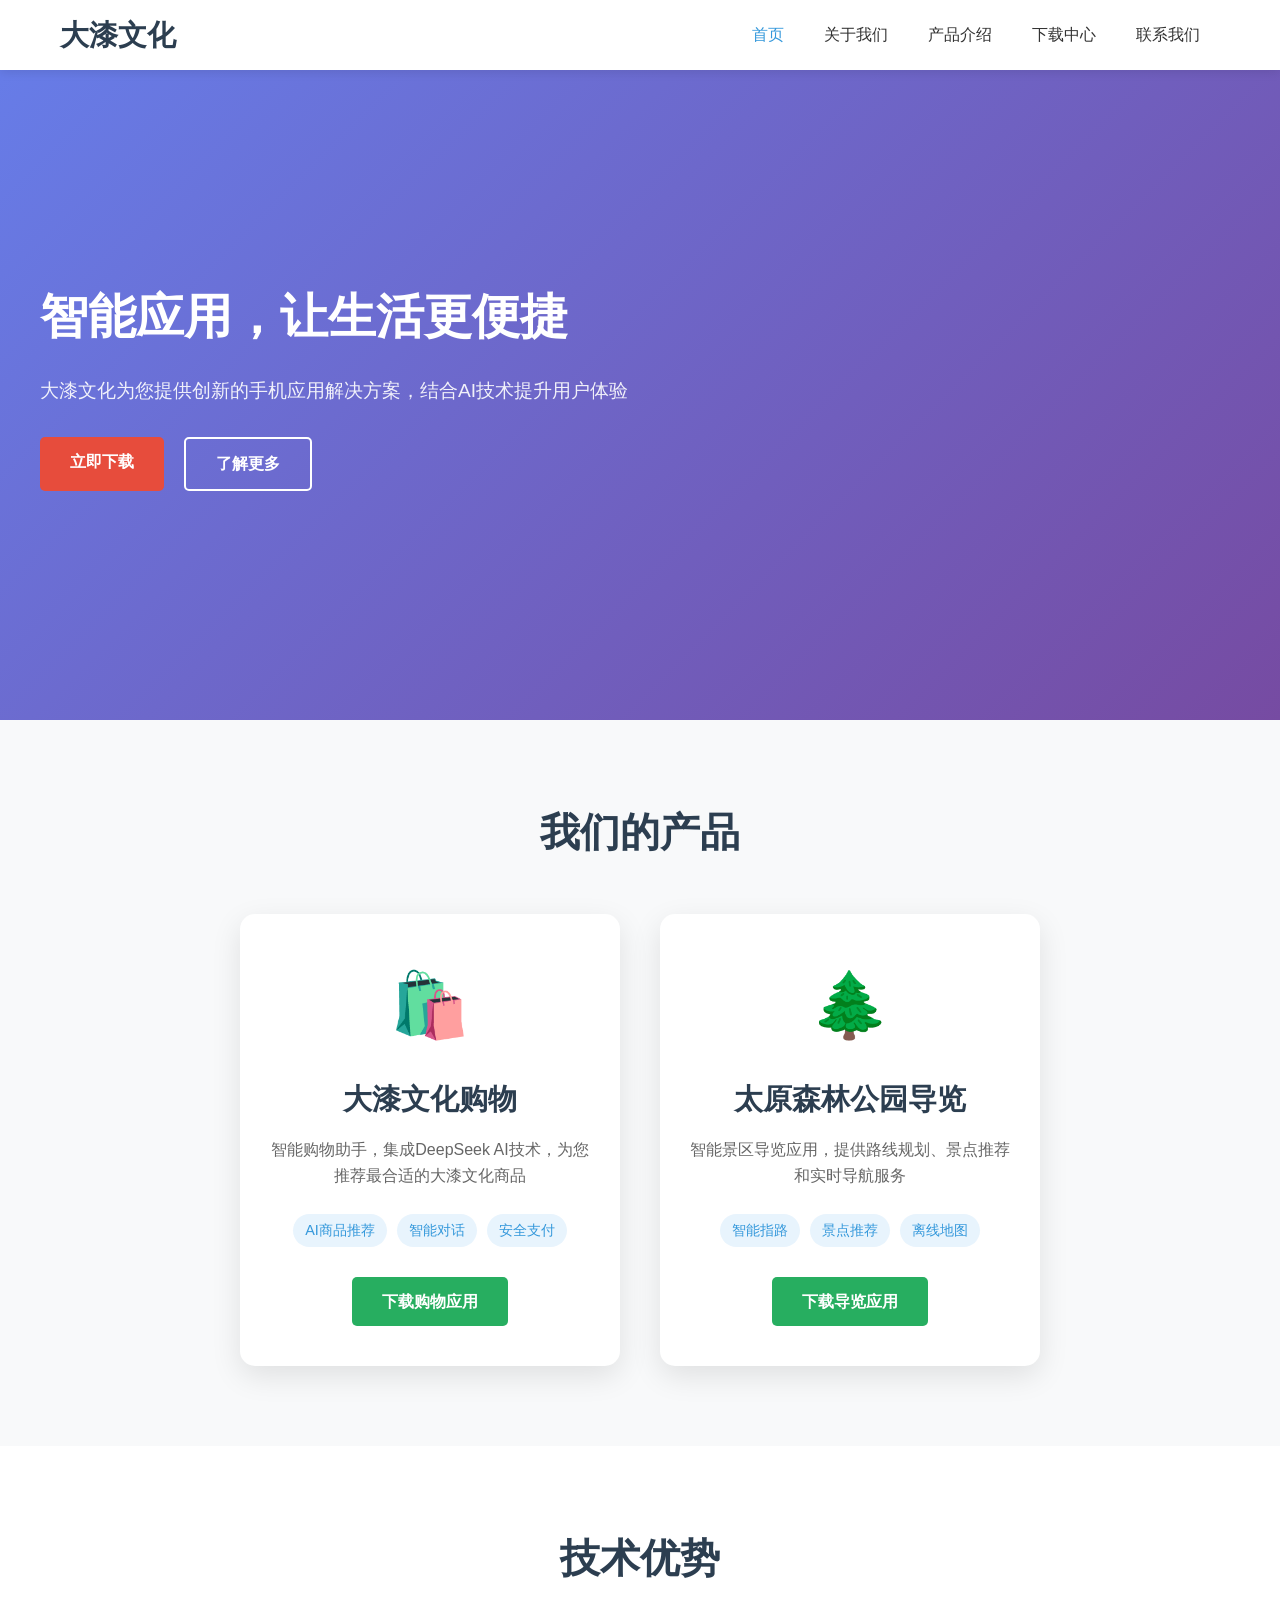
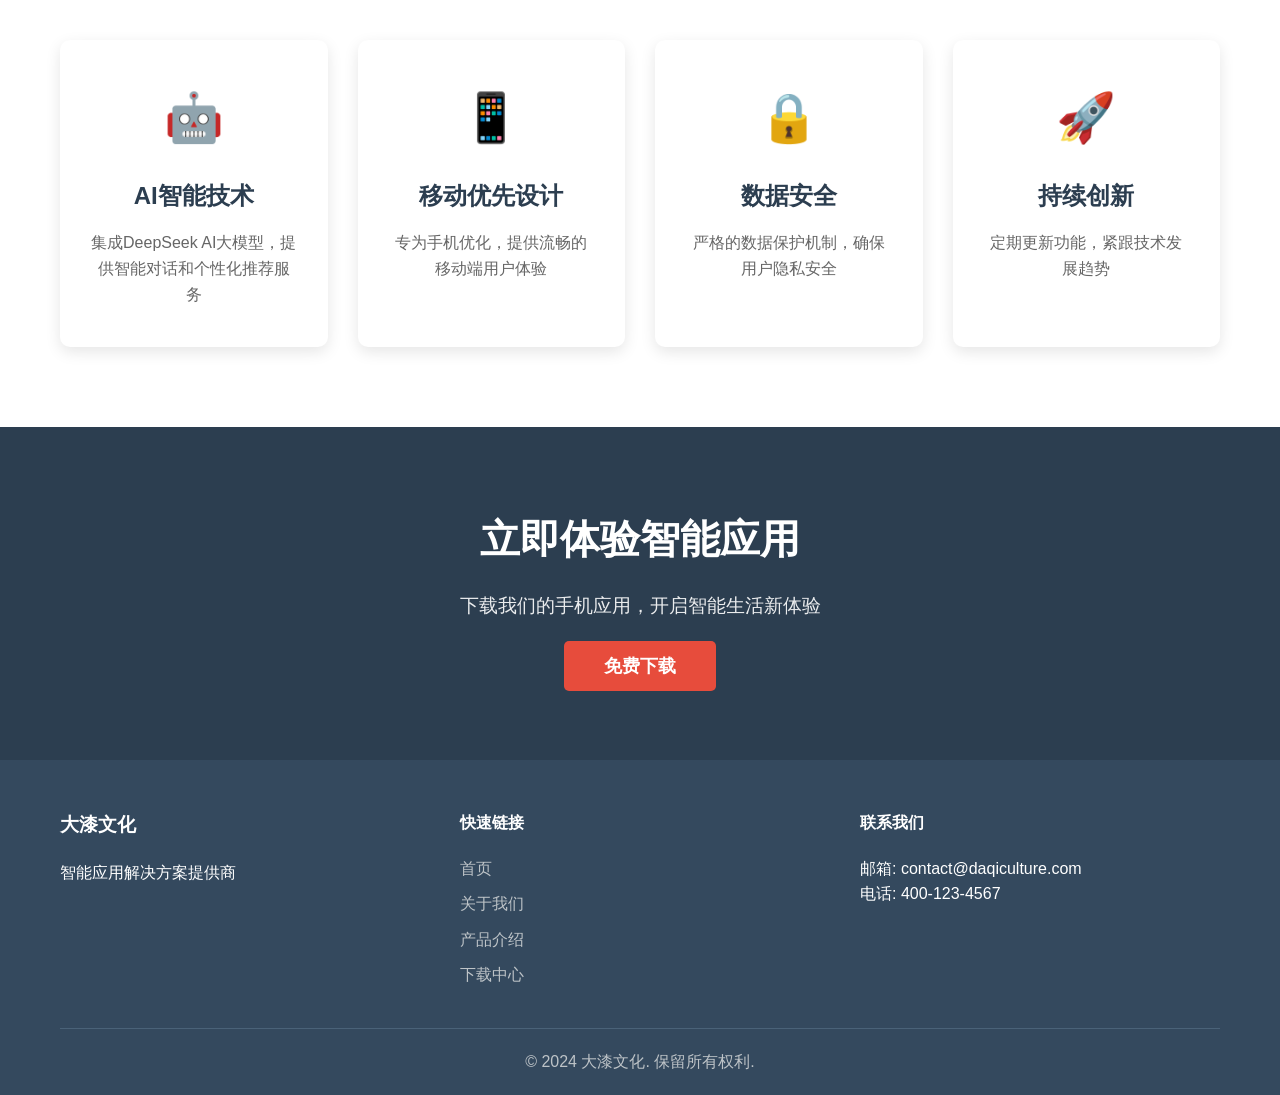
==== 大漆文化网站/index.html @ 1000a984 "Add files via upload" ====
<!DOCTYPE html>
<html lang="zh-CN">
<head>
    <meta charset="UTF-8">
    <meta name="viewport" content="width=device-width, initial-scale=1.0">
    <title>大漆文化 - 智能应用解决方案</title>
    <link rel="stylesheet" href="css/style.css">
    <link rel="stylesheet" href="css/responsive.css">
</head>
<body>
    <!-- 导航栏 -->
    <nav class="navbar">
        <div class="nav-container">
            <div class="nav-logo">
                <h2>大漆文化</h2>
            </div>
            <ul class="nav-menu">
                <li><a href="index.html" class="nav-link active">首页</a></li>
                <li><a href="about.html" class="nav-link">关于我们</a></li>
                <li><a href="products.html" class="nav-link">产品介绍</a></li>
                <li><a href="download.html" class="nav-link">下载中心</a></li>
                <li><a href="contact.html" class="nav-link">联系我们</a></li>
            </ul>
            <div class="hamburger">
                <span></span>
                <span></span>
                <span></span>
            </div>
        </div>
    </nav>

    <!-- 英雄区域 -->
    <section class="hero">
        <div class="hero-content">
            <h1>智能应用，让生活更便捷</h1>
            <p>大漆文化为您提供创新的手机应用解决方案，结合AI技术提升用户体验</p>
            <div class="hero-buttons">
                <a href="download.html" class="btn-primary">立即下载</a>
                <a href="products.html" class="btn-secondary">了解更多</a>
            </div>
        </div>
        <div class="hero-image">
            <img src="images/app-showcase.png" alt="手机应用展示" onerror="this.style.display='none'">
        </div>
    </section>

    <!-- 产品展示 -->
    <section class="products-showcase">
        <div class="container">
            <h2>我们的产品</h2>
            <div class="products-grid">
                <!-- 大漆文化购物软件 -->
                <div class="product-card">
                    <div class="product-icon">🛍️</div>
                    <h3>大漆文化购物</h3>
                    <p class="product-description">智能购物助手，集成DeepSeek AI技术，为您推荐最合适的大漆文化商品</p>
                    <div class="product-features">
                        <span class="feature-tag">AI商品推荐</span>
                        <span class="feature-tag">智能对话</span>
                        <span class="feature-tag">安全支付</span>
                    </div>
                    <a href="download.html#shopping" class="btn-product">下载购物应用</a>
                </div>

                <!-- 太原森林公园导览 -->
                <div class="product-card">
                    <div class="product-icon">🌲</div>
                    <h3>太原森林公园导览</h3>
                    <p class="product-description">智能景区导览应用，提供路线规划、景点推荐和实时导航服务</p>
                    <div class="product-features">
                        <span class="feature-tag">智能指路</span>
                        <span class="feature-tag">景点推荐</span>
                        <span class="feature-tag">离线地图</span>
                    </div>
                    <a href="download.html#park" class="btn-product">下载导览应用</a>
                </div>
            </div>
        </div>
    </section>

    <!-- 技术优势 -->
    <section class="tech-advantages">
        <div class="container">
            <h2>技术优势</h2>
            <div class="advantages-grid">
                <div class="advantage-card">
                    <div class="advantage-icon">🤖</div>
                    <h3>AI智能技术</h3>
                    <p>集成DeepSeek AI大模型，提供智能对话和个性化推荐服务</p>
                </div>
                <div class="advantage-card">
                    <div class="advantage-icon">📱</div>
                    <h3>移动优先设计</h3>
                    <p>专为手机优化，提供流畅的移动端用户体验</p>
                </div>
                <div class="advantage-card">
                    <div class="advantage-icon">🔒</div>
                    <h3>数据安全</h3>
                    <p>严格的数据保护机制，确保用户隐私安全</p>
                </div>
                <div class="advantage-card">
                    <div class="advantage-icon">🚀</div>
                    <h3>持续创新</h3>
                    <p>定期更新功能，紧跟技术发展趋势</p>
                </div>
            </div>
        </div>
    </section>

    <!-- 下载引导 -->
    <section class="download-cta">
        <div class="container">
            <h2>立即体验智能应用</h2>
            <p>下载我们的手机应用，开启智能生活新体验</p>
            <a href="download.html" class="btn-large">免费下载</a>
        </div>
    </section>

    <!-- 页脚 -->
    <footer class="footer">
        <div class="container">
            <div class="footer-content">
                <div class="footer-section">
                    <h3>大漆文化</h3>
                    <p>智能应用解决方案提供商</p>
                </div>
                <div class="footer-section">
                    <h4>快速链接</h4>
                    <ul>
                        <li><a href="index.html">首页</a></li>
                        <li><a href="about.html">关于我们</a></li>
                        <li><a href="products.html">产品介绍</a></li>
                        <li><a href="download.html">下载中心</a></li>
                    </ul>
                </div>
                <div class="footer-section">
                    <h4>联系我们</h4>
                    <p>邮箱: contact@daqiculture.com</p>
                    <p>电话: 400-123-4567</p>
                </div>
            </div>
            <div class="footer-bottom">
                <p>&copy; 2024 大漆文化. 保留所有权利.</p>
            </div>
        </div>
    </footer>

    <script src="js/main.js"></script>
</body>
</html>
---- 大漆文化网站/css/style.css ----
/* 基础样式重置 */
* {
    margin: 0;
    padding: 0;
    box-sizing: border-box;
}

body {
    font-family: 'Microsoft YaHei', 'Segoe UI', sans-serif;
    line-height: 1.6;
    color: #333;
}

.container {
    max-width: 1200px;
    margin: 0 auto;
    padding: 0 20px;
}

/* 导航栏样式 */
.navbar {
    background: #fff;
    box-shadow: 0 2px 10px rgba(0,0,0,0.1);
    position: fixed;
    width: 100%;
    top: 0;
    z-index: 1000;
}

.nav-container {
    max-width: 1200px;
    margin: 0 auto;
    padding: 0 20px;
    display: flex;
    justify-content: space-between;
    align-items: center;
    height: 70px;
}

.nav-logo h2 {
    color: #2c3e50;
    font-size: 1.8rem;
}

.nav-menu {
    display: flex;
    list-style: none;
}

.nav-link {
    text-decoration: none;
    color: #333;
    padding: 10px 20px;
    transition: color 0.3s;
}

.nav-link:hover, .nav-link.active {
    color: #3498db;
}

.hamburger {
    display: none;
    flex-direction: column;
    cursor: pointer;
}

.hamburger span {
    width: 25px;
    height: 3px;
    background: #333;
    margin: 3px 0;
    transition: 0.3s;
}

/* 英雄区域 */
.hero {
    background: linear-gradient(135deg, #667eea 0%, #764ba2 100%);
    color: white;
    padding: 150px 0 100px;
    display: flex;
    align-items: center;
    min-height: 80vh;
}

.hero-content {
    flex: 1;
    padding: 0 40px;
}

.hero-content h1 {
    font-size: 3rem;
    margin-bottom: 20px;
}

.hero-content p {
    font-size: 1.2rem;
    margin-bottom: 30px;
    opacity: 0.9;
}

.hero-buttons {
    display: flex;
    gap: 20px;
}

.btn-primary, .btn-secondary {
    padding: 12px 30px;
    border-radius: 5px;
    text-decoration: none;
    font-weight: bold;
    transition: all 0.3s;
}

.btn-primary {
    background: #e74c3c;
    color: white;
}

.btn-primary:hover {
    background: #c0392b;
    transform: translateY(-2px);
}

.btn-secondary {
    background: transparent;
    color: white;
    border: 2px solid white;
}

.btn-secondary:hover {
    background: white;
    color: #333;
}

.hero-image {
    flex: 1;
    text-align: center;
}

.hero-image img {
    max-width: 100%;
    height: auto;
    border-radius: 10px;
}

/* 产品特色 */
.features {
    padding: 100px 0;
    background: #f8f9fa;
}

.features h2 {
    text-align: center;
    font-size: 2.5rem;
    margin-bottom: 50px;
    color: #2c3e50;
}

.features-grid {
    display: grid;
    grid-template-columns: repeat(auto-fit, minmax(250px, 1fr));
    gap: 30px;
}

.feature-card {
    background: white;
    padding: 40px 30px;
    border-radius: 10px;
    text-align: center;
    box-shadow: 0 5px 15px rgba(0,0,0,0.1);
    transition: transform 0.3s;
}

.feature-card:hover {
    transform: translateY(-5px);
}

.feature-icon {
    font-size: 3rem;
    margin-bottom: 20px;
}

.feature-card h3 {
    font-size: 1.5rem;
    margin-bottom: 15px;
    color: #2c3e50;
}

.feature-card p {
    color: #666;
    line-height: 1.6;
}

/* 下载引导 */
.download-cta {
    background: #2c3e50;
    color: white;
    padding: 80px 0;
    text-align: center;
}

.download-cta h2 {
    font-size: 2.5rem;
    margin-bottom: 20px;
}

.download-cta p {
    font-size: 1.2rem;
    margin-bottom: 30px;
    opacity: 0.9;
}

.btn-large {
    background: #e74c3c;
    color: white;
    padding: 15px 40px;
    border-radius: 5px;
    text-decoration: none;
    font-size: 1.1rem;
    font-weight: bold;
    transition: all 0.3s;
}

.btn-large:hover {
    background: #c0392b;
    transform: translateY(-2px);
}

/* 页脚 */
.footer {
    background: #34495e;
    color: white;
    padding: 50px 0 20px;
}

.footer-content {
    display: grid;
    grid-template-columns: repeat(auto-fit, minmax(250px, 1fr));
    gap: 40px;
    margin-bottom: 30px;
}

.footer-section h3, .footer-section h4 {
    margin-bottom: 20px;
}

.footer-section ul {
    list-style: none;
}

.footer-section ul li {
    margin-bottom: 10px;
}

.footer-section a {
    color: #bdc3c7;
    text-decoration: none;
    transition: color 0.3s;
}

.footer-section a:hover {
    color: white;
}

.footer-bottom {
    text-align: center;
    padding-top: 20px;
    border-top: 1px solid #4a6278;
    color: #bdc3c7;
}

/* 新增页面样式 */
.page-hero {
    background: linear-gradient(135deg, #3498db 0%, #2c3e50 100%);
    color: white;
    padding: 150px 0 80px;
text-align: center;
}

.page-hero h1 {
    font-size: 3rem;
    margin-bottom: 20px;
}

.page-hero p {
    font-size: 1.2rem;
    opacity: 0.9;
}

/* 关于我们页面 */
.about-content {
    padding: 80px 0;
}

.about-grid {
    display: grid;
    grid-template-columns: 1fr 1fr;
    gap: 60px;
    align-items: center;
}

.about-text h2 {
    color: #2c3e50;
    margin-bottom: 20px;
    font-size: 2rem;
}

.about-text p {
    margin-bottom: 30px;
    line-height: 1.8;
    color: #555;
}

.about-text ul {
    list-style: none;
    margin-bottom: 30px;
}

.about-text li {
    margin-bottom: 15px;
    padding-left: 25px;
    position: relative;
}

.about-text li:before {
    content: "✓";
    color: #27ae60;
    position: absolute;
    left: 0;
    font-weight: bold;
}

.about-image img {
    width: 100%;
    border-radius: 10px;
    box-shadow: 0 10px 30px rgba(0,0,0,0.1);
}

/* 产品介绍页面 */
.products-section {
    padding: 80px 0;
    background: #f8f9fa;
}

.products-showcase {
    padding: 80px 0;
    background: #f8f9fa;
}

.products-showcase h2 {
    text-align: center;
    font-size: 2.5rem;
    margin-bottom: 50px;
    color: #2c3e50;
}

.products-grid {
    display: grid;
    grid-template-columns: repeat(auto-fit, minmax(350px, 1fr));
    gap: 40px;
    max-width: 800px;
    margin: 0 auto;
}

.product-card {
    background: white;
    padding: 40px 30px;
    border-radius: 15px;
    text-align: center;
    box-shadow: 0 10px 30px rgba(0,0,0,0.1);
    transition: transform 0.3s;
}

.product-card:hover {
    transform: translateY(-5px);
}

.product-icon {
    font-size: 4rem;
    margin-bottom: 20px;
}

.product-card h3 {
    font-size: 1.8rem;
    margin-bottom: 15px;
    color: #2c3e50;
}

.product-description {
    color: #666;
    line-height: 1.6;
    margin-bottom: 25px;
}

.product-features {
    display: flex;
    justify-content: center;
    gap: 10px;
    margin-bottom: 30px;
    flex-wrap: wrap;
}

.feature-tag {
    background: #e8f4fd;
    color: #3498db;
    padding: 5px 12px;
    border-radius: 20px;
    font-size: 0.9rem;
    font-weight: 500;
}

.btn-product {
    background: #27ae60;
    color: white;
    padding: 12px 30px;
    border-radius: 5px;
    text-decoration: none;
    font-weight: bold;
    transition: all 0.3s;
    display: inline-block;
}

.btn-product:hover {
    background: #219653;
    transform: translateY(-2px);
}

/* 技术优势 */
.tech-advantages {
    padding: 80px 0;
}

.tech-advantages h2 {
    text-align: center;
    font-size: 2.5rem;
    margin-bottom: 50px;
    color: #2c3e50;
}

.advantages-grid {
    display: grid;
    grid-template-columns: repeat(auto-fit, minmax(250px, 1fr));
    gap: 30px;
}

.advantage-card {
    background: white;
    padding: 40px 30px;
    border-radius: 10px;
    text-align: center;
    box-shadow: 0 5px 15px rgba(0,0,0,0.1);
    transition: transform 0.3s;
}

.advantage-card:hover {
    transform: translateY(-5px);
}

.advantage-icon {
    font-size: 3rem;
    margin-bottom: 20px;
}

.advantage-card h3 {
    font-size: 1.5rem;
    margin-bottom: 15px;
    color: #2c3e50;
}

.advantage-card p {
    color: #666;
    line-height: 1.6;
}

/* 产品详情页面样式 */
.product-detail {
    padding: 80px 0;
}

.product-detail.product-alt {
    background: #f8f9fa;
}

.product-header {
    text-align: center;
    margin-bottom: 60px;
}

.product-badge {
    font-size: 5rem;
    margin-bottom: 20px;
}

.product-header h2 {
    font-size: 2.5rem;
    margin-bottom: 15px;
    color: #2c3e50;
}

.product-subtitle {
    font-size: 1.2rem;
    color: #666;
}

.product-content {
    display: grid;
    grid-template-columns: 1fr 1fr;
    gap: 60px;
    align-items: center;
}

.product-features h3 {
    color: #2c3e50;
    margin-bottom: 30px;
    font-size: 1.8rem;
}

.features-list {
    display: grid;
    gap: 25px;
}

.feature-item {
    background: white;
    padding: 25px;
    border-radius: 8px;
    box-shadow: 0 5px 15px rgba(0,0,0,0.08);
}

.feature-item h4 {
    color: #2c3e50;
    margin-bottom: 10px;
    font-size: 1.2rem;
}

.feature-item p {
    color: #666;
    line-height: 1.6;
}

.product-screenshot img {
    width: 100%;
    border-radius: 10px;
    box-shadow: 0 15px 35px rgba(0,0,0,0.15);
}

/* 技术特点 */
.tech-specs {
    padding: 90px 0;
    background: #f8f9fa;
}

.tech-specs-header {
    text-align: center;
    margin-bottom: 50px;
}

.tech-specs-header h2 {
    font-size: 2.5rem;
    color: #2c3e50;
    margin-bottom: 15px;
}

.tech-specs-header p {
    color: #666;
    max-width: 720px;
    margin: 0 auto;
    font-size: 1.1rem;
    line-height: 1.7;
}

.specs-grid {
    display: grid;
    grid-template-columns: repeat(auto-fit, minmax(280px, 1fr));
    gap: 30px;
}

.spec-card {
    --accent: #3498db;
    background: white;
    border-radius: 14px;
    padding: 30px;
    border: 1px solid rgba(52, 152, 219, 0.12);
    box-shadow: 0 10px 28px rgba(0,0,0,0.08);
    position: relative;
    overflow: hidden;
    transition: transform 0.25s ease, box-shadow 0.25s ease;
}

.spec-card::after {
    content: "";
    position: absolute;
    left: 0;
    right: 0;
    top: 0;
    height: 4px;
    background: var(--accent);
}

.spec-card:hover {
    transform: translateY(-4px);
    box-shadow: 0 14px 34px rgba(0,0,0,0.12);
}

.spec-card-header {
    display: flex;
    gap: 14px;
    align-items: flex-start;
    margin-bottom: 18px;
}

.spec-icon {
    width: 46px;
    height: 46px;
    border-radius: 12px;
    display: flex;
    align-items: center;
    justify-content: center;
    font-size: 1.6rem;
    flex: 0 0 46px;
}

.spec-title h3 {
    font-size: 1.5rem;
    color: #2c3e50;
    margin: 0;
}

.spec-title p {
    margin-top: 6px;
    color: #666;
    font-size: 0.98rem;
    line-height: 1.6;
}

.spec-list {
    list-style: none;
    margin: 0;
    padding: 0;
    display: grid;
    gap: 10px;
}

.spec-list li {
    padding-left: 22px;
    position: relative;
    color: #555;
    line-height: 1.7;
}

.spec-list li::before {
    content: "✓";
    position: absolute;
    left: 0;
    top: 0;
    color: var(--accent);
    font-weight: bold;
}

.spec-ai {
    --accent: #8e44ad;
    border-color: rgba(142, 68, 173, 0.18);
}

.spec-ai .spec-icon {
    background: rgba(142, 68, 173, 0.14);
}

.spec-mobile {
    --accent: #27ae60;
    border-color: rgba(39, 174, 96, 0.18);
}

.spec-mobile .spec-icon {
    background: rgba(39, 174, 96, 0.14);
}

.spec-security {
    --accent: #e67e22;
    border-color: rgba(230, 126, 34, 0.18);
}

.spec-security .spec-icon {
    background: rgba(230, 126, 34, 0.14);
}

/* 下载页面应用头部 */
.app-header {
    display: flex;
    align-items: center;
    gap: 30px;
    margin-bottom: 40px;
}

.app-icon {
    font-size: 5rem;
}

.app-info h2 {
    font-size: 2.5rem;
    margin-bottom: 10px;
    color: #2c3e50;
}

.app-description {
    font-size: 1.2rem;
    color: #666;
}

.download-options {
    display: grid;
    grid-template-columns: repeat(auto-fit, minmax(300px, 1fr));
    gap: 30px;
    margin-bottom: 60px;
}

.download-card {
    background: white;
    padding: 40px 30px;
    border-radius: 10px;
    text-align: center;
    box-shadow: 0 5px 20px rgba(0,0,0,0.1);
    transition: transform 0.3s;
}

.download-card:hover {
    transform: translateY(-5px);
}

.os-icon {
    font-size: 4rem;
    margin-bottom: 20px;
}

.download-card h3 {
    color: #2c3e50;
    margin-bottom: 10px;
    font-size: 1.5rem;
}

.version {
    color: #3498db;
    font-weight: bold;
    margin-bottom: 10px;
}

.file-size {
    color: #666;
    margin-bottom: 20px;
}

.requirements {
    list-style: none;
    margin-bottom: 25px;
}

.requirements li {
    color: #555;
    margin-bottom: 8px;
    padding-left: 20px;
    position: relative;
}

.requirements li:before {
    content: "✓";
    color: #27ae60;
    position: absolute;
    left: 0;
    font-weight: bold;
}

.btn-download {
    background: #e74c3c;
    color: white;
    padding: 12px 30px;
    border-radius: 5px;
    text-decoration: none;
    font-weight: bold;
    transition: all 0.3s;
    display: inline-block;
}

.btn-download:hover {
    background: #c0392b;
    transform: translateY(-2px);
}

.installation-guide h2 {
    text-align: center;
    color: #2c3e50;
    font-size: 2.5rem;
    margin-bottom: 50px;
}

.guide-steps {
    display: grid;
    grid-template-columns: repeat(auto-fit, minmax(250px, 1fr));
    gap: 30px;
}

.step {
    text-align: center;
    padding: 30px;
}

.step-number {
    display: inline-block;
    width: 50px;
    height: 50px;
    background: #3498db;
    color: white;
    border-radius: 50%;
    line-height: 50px;
    font-size: 1.5rem;
    font-weight: bold;
    margin-bottom: 20px;
}

.step h3 {
    color: #2c3e50;
    margin-bottom: 15px;
    font-size: 1.3rem;
}

.step p {
    color: #666;
    line-height: 1.6;
}
---- 大漆文化网站/css/responsive.css ----
/* 响应式设计 */
@media (max-width: 768px) {
    .hamburger {
        display: flex;
    }
    
    .nav-menu {
        position: fixed;
        left: -100%;
        top: 70px;
        flex-direction: column;
        background-color: white;
        width: 100%;
        text-align: center;
        transition: 0.3s;
        box-shadow: 0 10px 27px rgba(0,0,0,0.05);
    }
    
    .nav-menu.active {
        left: 0;
    }
    
    .nav-link {
        padding: 1rem;
        display: block;
    }
    
    .hero {
        flex-direction: column;
        text-align: center;
        padding: 120px 0 60px;
    }
    
    .hero-content {
        padding: 0 20px;
    }
    
    .hero-content h1 {
        font-size: 2rem;
    }
    
    .hero-buttons {
        justify-content: center;
        flex-wrap: wrap;
    }
    
    .features h2 {
        font-size: 2rem;
    }
    
    .download-cta h2 {
        font-size: 2rem;
    }

    .product-content {
        grid-template-columns: 1fr;
        gap: 35px;
    }

    .tech-specs {
        padding: 70px 0;
    }

    .tech-specs-header h2 {
        font-size: 2.1rem;
    }
}

@media (max-width: 480px) {
    .container {
        padding: 0 15px;
    }
    
    .hero-content h1 {
        font-size: 1.8rem;
    }
    
    .features-grid {
        grid-template-columns: 1fr;
    }
    
    .btn-primary, .btn-secondary {
        padding: 10px 20px;
        font-size: 0.9rem;
    }

    .spec-card {
        padding: 24px;
    }

    .spec-card-header {
        gap: 12px;
    }

    .spec-title h3 {
        font-size: 1.35rem;
    }
}
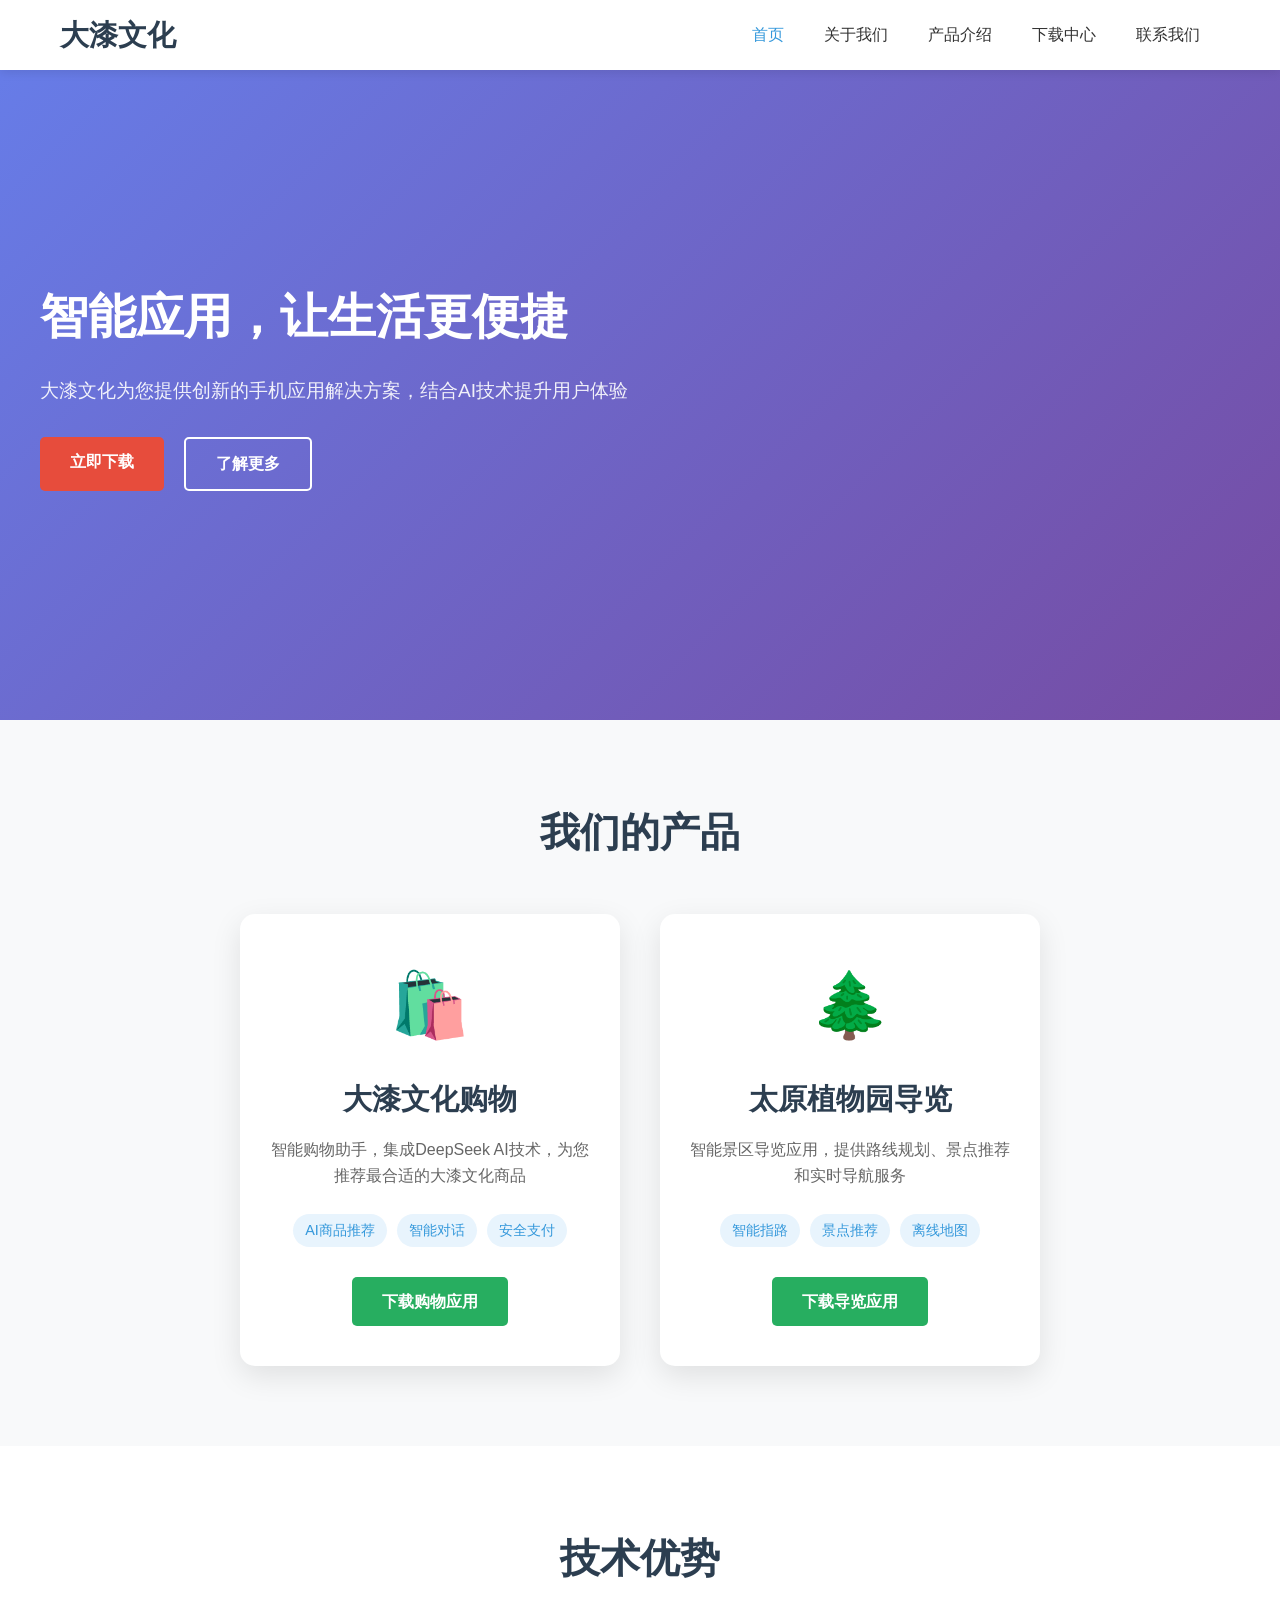
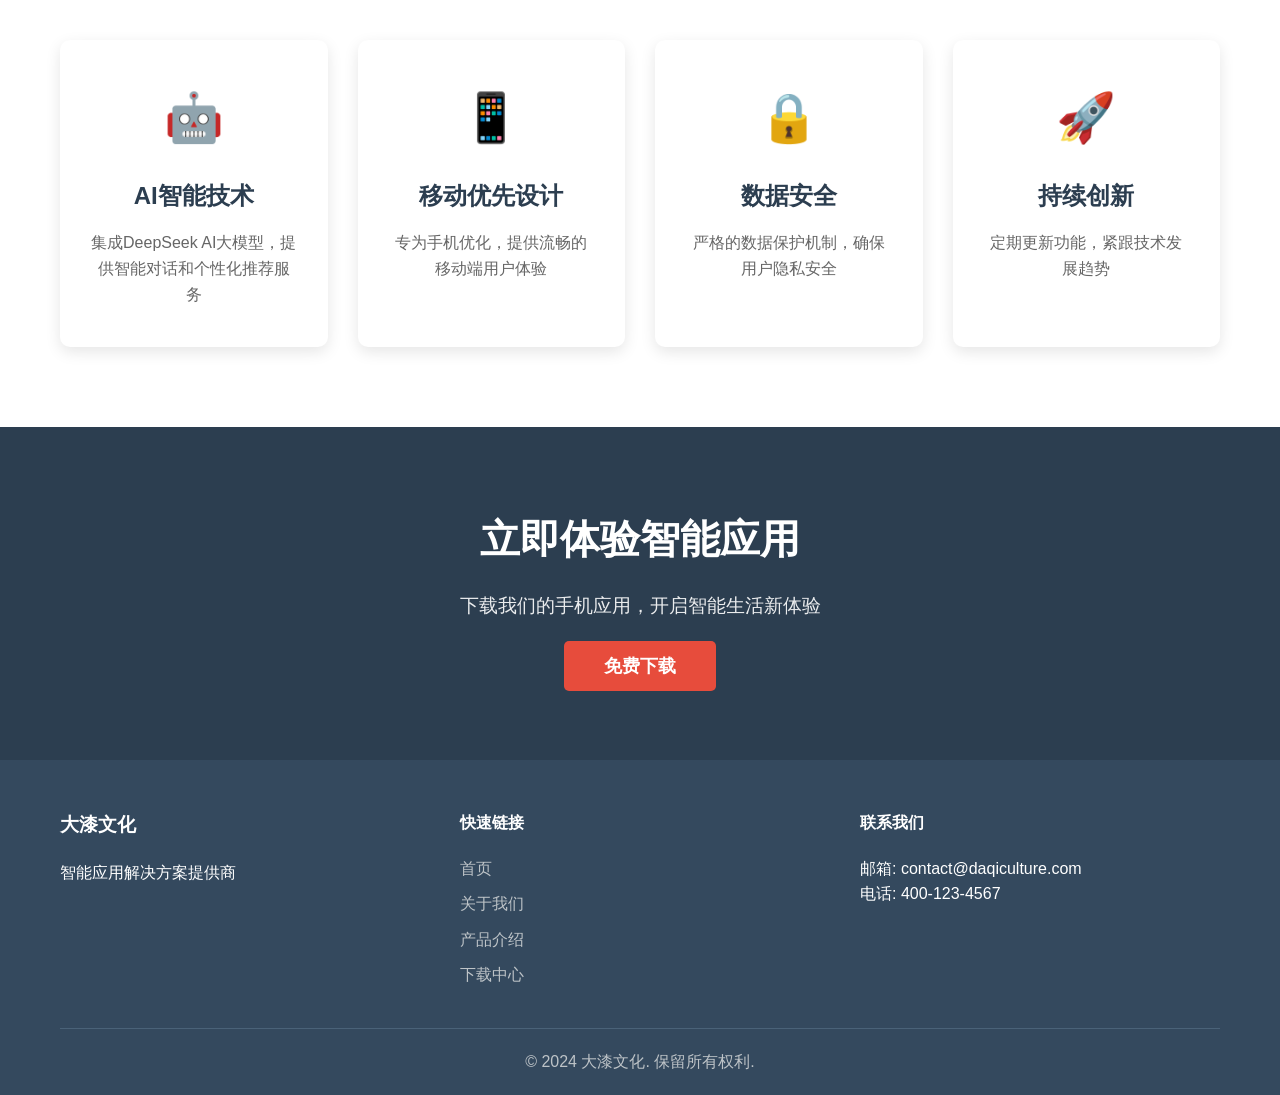
==== commit b1310009: "Update index.html" ====
--- a/大漆文化网站/index.html
+++ b/大漆文化网站/index.html
@@ -62,10 +62,10 @@
                     <a href="download.html#shopping" class="btn-product">下载购物应用</a>
                 </div>
 
-                <!-- 太原森林公园导览 -->
+                <!-- 太原植物园导览 -->
                 <div class="product-card">
                     <div class="product-icon">🌲</div>
-                    <h3>太原森林公园导览</h3>
+                    <h3>太原植物园导览</h3>
                     <p class="product-description">智能景区导览应用，提供路线规划、景点推荐和实时导航服务</p>
                     <div class="product-features">
                         <span class="feature-tag">智能指路</span>
@@ -147,4 +147,4 @@
 
     <script src="js/main.js"></script>
 </body>
-</html>+</html>
--- a/大漆文化网站/css/style.css
+++ b/大漆文化网站/css/style.css
@@ -544,146 +544,146 @@
     box-shadow: 0 15px 35px rgba(0,0,0,0.15);
 }
 
-/* 技术特点 */
-.tech-specs {
-    padding: 90px 0;
-    background: #f8f9fa;
-}
-
-.tech-specs-header {
-    text-align: center;
-    margin-bottom: 50px;
-}
-
-.tech-specs-header h2 {
-    font-size: 2.5rem;
-    color: #2c3e50;
-    margin-bottom: 15px;
-}
-
-.tech-specs-header p {
-    color: #666;
-    max-width: 720px;
-    margin: 0 auto;
-    font-size: 1.1rem;
-    line-height: 1.7;
-}
-
-.specs-grid {
-    display: grid;
-    grid-template-columns: repeat(auto-fit, minmax(280px, 1fr));
-    gap: 30px;
-}
-
-.spec-card {
-    --accent: #3498db;
-    background: white;
-    border-radius: 14px;
-    padding: 30px;
-    border: 1px solid rgba(52, 152, 219, 0.12);
-    box-shadow: 0 10px 28px rgba(0,0,0,0.08);
-    position: relative;
-    overflow: hidden;
-    transition: transform 0.25s ease, box-shadow 0.25s ease;
-}
-
-.spec-card::after {
-    content: "";
-    position: absolute;
-    left: 0;
-    right: 0;
-    top: 0;
-    height: 4px;
-    background: var(--accent);
-}
-
-.spec-card:hover {
-    transform: translateY(-4px);
-    box-shadow: 0 14px 34px rgba(0,0,0,0.12);
-}
-
-.spec-card-header {
-    display: flex;
-    gap: 14px;
-    align-items: flex-start;
-    margin-bottom: 18px;
-}
-
-.spec-icon {
-    width: 46px;
-    height: 46px;
-    border-radius: 12px;
-    display: flex;
-    align-items: center;
-    justify-content: center;
-    font-size: 1.6rem;
-    flex: 0 0 46px;
-}
-
-.spec-title h3 {
-    font-size: 1.5rem;
-    color: #2c3e50;
-    margin: 0;
-}
-
-.spec-title p {
-    margin-top: 6px;
-    color: #666;
-    font-size: 0.98rem;
-    line-height: 1.6;
-}
-
-.spec-list {
-    list-style: none;
-    margin: 0;
-    padding: 0;
-    display: grid;
-    gap: 10px;
-}
-
-.spec-list li {
-    padding-left: 22px;
-    position: relative;
-    color: #555;
-    line-height: 1.7;
-}
-
-.spec-list li::before {
-    content: "✓";
-    position: absolute;
-    left: 0;
-    top: 0;
-    color: var(--accent);
-    font-weight: bold;
-}
-
-.spec-ai {
-    --accent: #8e44ad;
-    border-color: rgba(142, 68, 173, 0.18);
-}
-
-.spec-ai .spec-icon {
-    background: rgba(142, 68, 173, 0.14);
-}
-
-.spec-mobile {
-    --accent: #27ae60;
-    border-color: rgba(39, 174, 96, 0.18);
-}
-
-.spec-mobile .spec-icon {
-    background: rgba(39, 174, 96, 0.14);
-}
-
-.spec-security {
-    --accent: #e67e22;
-    border-color: rgba(230, 126, 34, 0.18);
-}
-
-.spec-security .spec-icon {
-    background: rgba(230, 126, 34, 0.14);
-}
-
+/* 技术特点 */
+.tech-specs {
+    padding: 90px 0;
+    background: #f8f9fa;
+}
+
+.tech-specs-header {
+    text-align: center;
+    margin-bottom: 50px;
+}
+
+.tech-specs-header h2 {
+    font-size: 2.5rem;
+    color: #2c3e50;
+    margin-bottom: 15px;
+}
+
+.tech-specs-header p {
+    color: #666;
+    max-width: 720px;
+    margin: 0 auto;
+    font-size: 1.1rem;
+    line-height: 1.7;
+}
+
+.specs-grid {
+    display: grid;
+    grid-template-columns: repeat(auto-fit, minmax(280px, 1fr));
+    gap: 30px;
+}
+
+.spec-card {
+    --accent: #3498db;
+    background: white;
+    border-radius: 14px;
+    padding: 30px;
+    border: 1px solid rgba(52, 152, 219, 0.12);
+    box-shadow: 0 10px 28px rgba(0,0,0,0.08);
+    position: relative;
+    overflow: hidden;
+    transition: transform 0.25s ease, box-shadow 0.25s ease;
+}
+
+.spec-card::after {
+    content: "";
+    position: absolute;
+    left: 0;
+    right: 0;
+    top: 0;
+    height: 4px;
+    background: var(--accent);
+}
+
+.spec-card:hover {
+    transform: translateY(-4px);
+    box-shadow: 0 14px 34px rgba(0,0,0,0.12);
+}
+
+.spec-card-header {
+    display: flex;
+    gap: 14px;
+    align-items: flex-start;
+    margin-bottom: 18px;
+}
+
+.spec-icon {
+    width: 46px;
+    height: 46px;
+    border-radius: 12px;
+    display: flex;
+    align-items: center;
+    justify-content: center;
+    font-size: 1.6rem;
+    flex: 0 0 46px;
+}
+
+.spec-title h3 {
+    font-size: 1.5rem;
+    color: #2c3e50;
+    margin: 0;
+}
+
+.spec-title p {
+    margin-top: 6px;
+    color: #666;
+    font-size: 0.98rem;
+    line-height: 1.6;
+}
+
+.spec-list {
+    list-style: none;
+    margin: 0;
+    padding: 0;
+    display: grid;
+    gap: 10px;
+}
+
+.spec-list li {
+    padding-left: 22px;
+    position: relative;
+    color: #555;
+    line-height: 1.7;
+}
+
+.spec-list li::before {
+    content: "✓";
+    position: absolute;
+    left: 0;
+    top: 0;
+    color: var(--accent);
+    font-weight: bold;
+}
+
+.spec-ai {
+    --accent: #8e44ad;
+    border-color: rgba(142, 68, 173, 0.18);
+}
+
+.spec-ai .spec-icon {
+    background: rgba(142, 68, 173, 0.14);
+}
+
+.spec-mobile {
+    --accent: #27ae60;
+    border-color: rgba(39, 174, 96, 0.18);
+}
+
+.spec-mobile .spec-icon {
+    background: rgba(39, 174, 96, 0.14);
+}
+
+.spec-security {
+    --accent: #e67e22;
+    border-color: rgba(230, 126, 34, 0.18);
+}
+
+.spec-security .spec-icon {
+    background: rgba(230, 126, 34, 0.14);
+}
+
 /* 下载页面应用头部 */
 .app-header {
     display: flex;
@@ -825,4 +825,4 @@
 .step p {
     color: #666;
     line-height: 1.6;
-}
+}
--- a/大漆文化网站/css/responsive.css
+++ b/大漆文化网站/css/responsive.css
@@ -51,19 +51,19 @@
     .download-cta h2 {
         font-size: 2rem;
     }
-
-    .product-content {
-        grid-template-columns: 1fr;
-        gap: 35px;
-    }
-
-    .tech-specs {
-        padding: 70px 0;
-    }
-
-    .tech-specs-header h2 {
-        font-size: 2.1rem;
-    }
+
+    .product-content {
+        grid-template-columns: 1fr;
+        gap: 35px;
+    }
+
+    .tech-specs {
+        padding: 70px 0;
+    }
+
+    .tech-specs-header h2 {
+        font-size: 2.1rem;
+    }
 }
 
 @media (max-width: 480px) {
@@ -83,16 +83,16 @@
         padding: 10px 20px;
         font-size: 0.9rem;
     }
-
-    .spec-card {
-        padding: 24px;
-    }
-
-    .spec-card-header {
-        gap: 12px;
-    }
-
-    .spec-title h3 {
-        font-size: 1.35rem;
-    }
-}
+
+    .spec-card {
+        padding: 24px;
+    }
+
+    .spec-card-header {
+        gap: 12px;
+    }
+
+    .spec-title h3 {
+        font-size: 1.35rem;
+    }
+}
